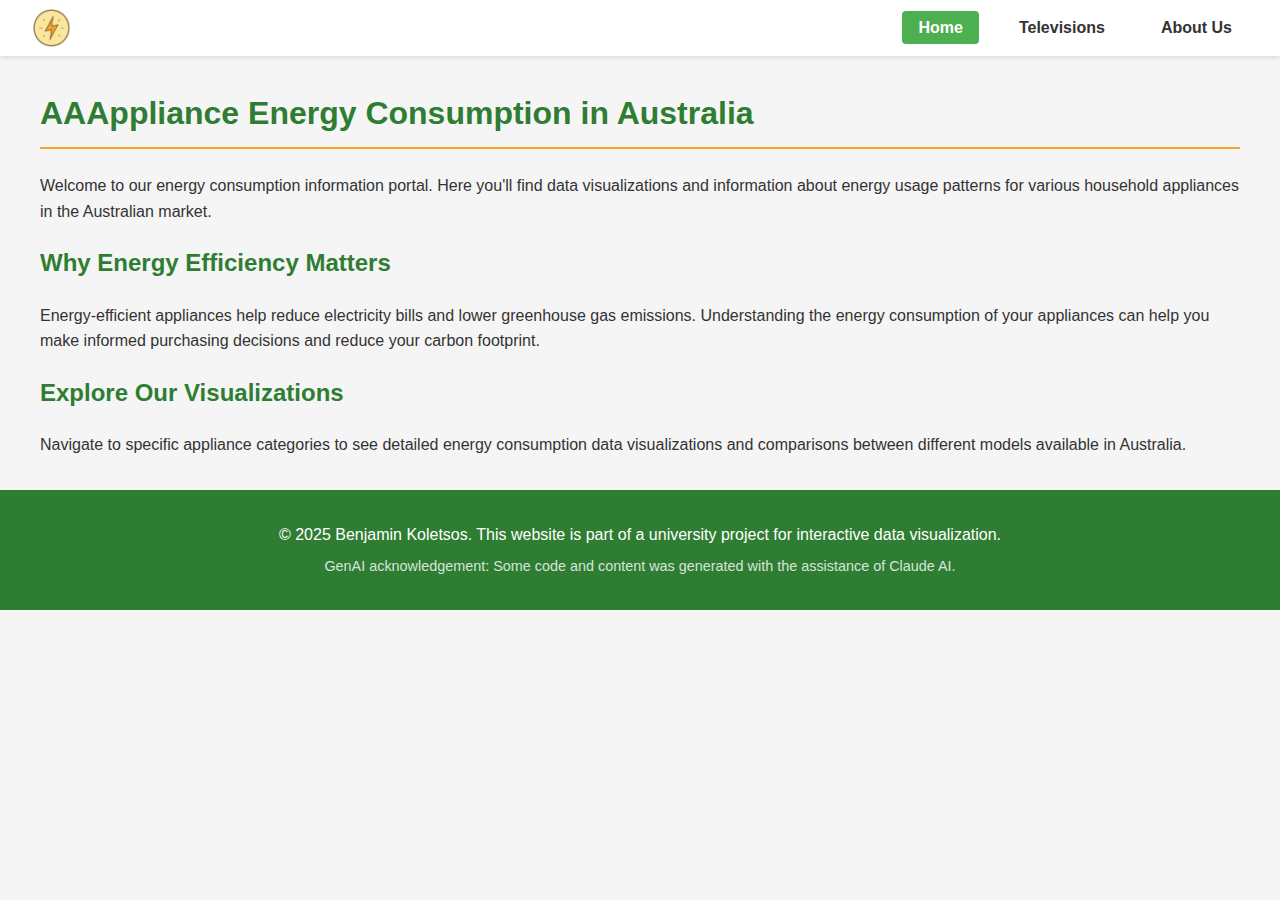
==== index.html @ 258cd699 "Initial commit" ====
<!-- index.html (Home page) -->
<!DOCTYPE html>
<html lang="en">
<head>
    <meta charset="UTF-8">
    <meta name="viewport" content="width=device-width, initial-scale=1.0">
    <title>Energy Consumption - Home</title>
    <link rel="stylesheet" href="css/styles.css">
</head>
<body>
    <header>
        <div id="logo">
            <img src="images/PowerIcon.png" alt="Power Icon" id="power-logo">
        </div>
        <nav>
            <ul id="navigation">
                <li><a href="#" class="active" data-page="home">Home</a></li>
                <li><a href="#" data-page="televisions">Televisions</a></li>
                <li><a href="#" data-page="about">About Us</a></li>
            </ul>
        </nav>
    </header>

    <main id="content">
        <section id="home-content">
            <h1>AAAppliance Energy Consumption in Australia</h1>
            <p>Welcome to our energy consumption information portal. Here you'll find data visualizations and information about energy usage patterns for various household appliances in the Australian market.</p>
            
            <h2>Why Energy Efficiency Matters</h2>
            <p>Energy-efficient appliances help reduce electricity bills and lower greenhouse gas emissions. Understanding the energy consumption of your appliances can help you make informed purchasing decisions and reduce your carbon footprint.</p>
            
            <h2>Explore Our Visualizations</h2>
            <p>Navigate to specific appliance categories to see detailed energy consumption data visualizations and comparisons between different models available in Australia.</p>
        </section>
        
        <section id="televisions-content" style="display: none;">
            <h1>Television Energy Consumption</h1>
            <p>Modern televisions vary widely in their energy consumption depending on screen size, technology type, and features.</p>
            
            <h2>Comparing Television Technologies</h2>
            <p>LED, OLED, and QLED televisions have different energy consumption profiles. Our data shows that screen size is typically the biggest factor in determining energy usage.</p>
            
            <h2>Energy Star Ratings</h2>
            <p>Australia's Energy Star rating system helps consumers identify energy-efficient television models. Higher star ratings indicate lower energy consumption and operating costs.</p>
            
            <div class="data-placeholder">
                <p>Data visualization for television energy consumption will be displayed here in future tasks.</p>
            </div>
        </section>
        
        <section id="about-content" style="display: none;">
            <h1>About Us</h1>
            <p>This website was created as part of a university project focused on building interactive web-based data visualizations for energy consumption patterns in Australian household appliances.</p>
            
            <h2>Our Mission</h2>
            <p>Our goal is to help consumers understand the energy consumption of their household appliances and make informed purchasing decisions that reduce both costs and environmental impact.</p>
            
            <h2>Data Sources</h2>
            <p>The data used in our visualizations comes from publicly available information provided by the Australian Government's energy rating program and manufacturer specifications.</p>
        </section>
    </main>

    <footer>
        <p>&copy; 2025 Benjamin Koletsos. This website is part of a university project for interactive data visualization.</p>
        <p id="ai-acknowledgement">GenAI acknowledgement: Some code and content was generated with the assistance of Claude AI.</p>
    </footer>

    <script src="js/scripts.js"></script>
</body>
</html>
---- css/styles.css ----
/* css/styles.css */
:root {
    --primary-color: #4CAF50; /* Green color to match power theme */
    --secondary-color: #2E7D32; /* Darker green */
    --accent-color: #F9A825; /* Golden yellow accent */
    --text-color: #333333;
    --background-color: #F5F5F5;
    --nav-hover-color: #8BC34A; /* Lighter green for hover effects */
}

body {
    font-family: 'Arial', sans-serif;
    margin: 0;
    padding: 0;
    background-color: var(--background-color);
    color: var(--text-color);
    line-height: 1.6;
}

header {
    background-color: white;
    display: flex;
    justify-content: space-between;
    align-items: center;
    padding: 0.5rem 2rem;
    box-shadow: 0 2px 5px rgba(0, 0, 0, 0.1);
}

#logo {
    display: flex;
    align-items: center;
}

#power-logo {
    height: 40px;
    cursor: pointer;
    transition: transform 0.3s ease;
}

#power-logo:hover {
    transform: scale(1.1);
}

nav ul {
    display: flex;
    list-style: none;
    margin: 0;
    padding: 0;
}

nav li {
    margin-left: 1.5rem;
}

nav a {
    text-decoration: none;
    color: var(--text-color);
    font-weight: bold;
    padding: 0.5rem 1rem;
    border-radius: 4px;
    transition: all 0.3s ease;
}

nav a:hover {
    background-color: var(--nav-hover-color);
    color: white;
}

nav a.active {
    background-color: var(--primary-color);
    color: white;
}

main {
    max-width: 1200px;
    margin: 2rem auto;
    padding: 0 2rem;
}

h1, h2 {
    color: var(--secondary-color);
}

h1 {
    border-bottom: 2px solid var(--accent-color);
    padding-bottom: 0.5rem;
    margin-bottom: 1.5rem;
}

.data-placeholder {
    background-color: #e0e0e0;
    border: 1px dashed var(--primary-color);
    padding: 2rem;
    text-align: center;
    margin: 2rem 0;
    border-radius: 8px;
}

footer {
    background-color: var(--secondary-color);
    color: white;
    text-align: center;
    padding: 1.5rem;
    margin-top: 2rem;
}

footer p {
    margin: 0.5rem 0;
}

#ai-acknowledgement {
    font-size: 0.9rem;
    opacity: 0.8;
}
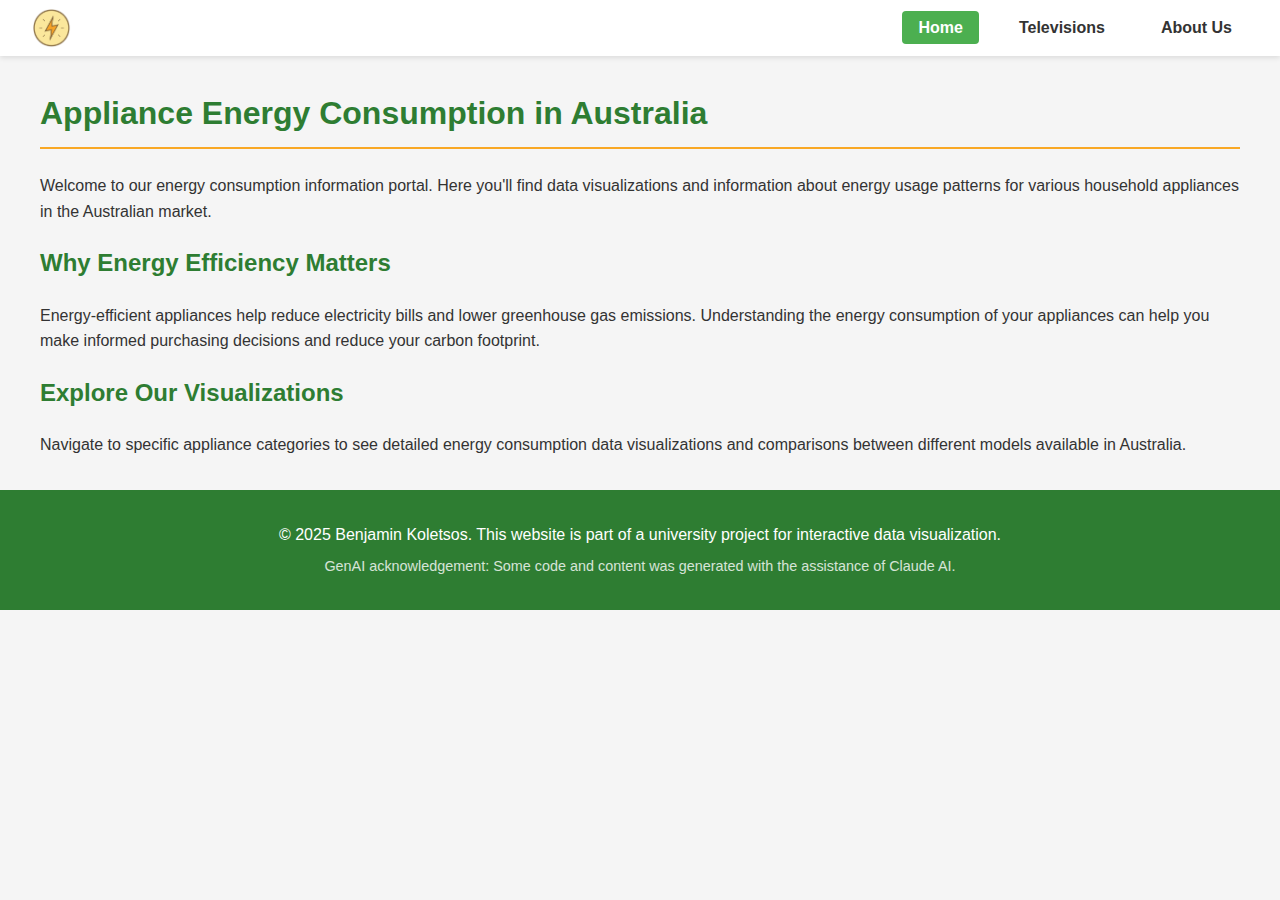
==== commit 9a65ed4d: "Test 5/3/25" ====
--- a/index.html
+++ b/index.html
@@ -23,7 +23,7 @@
 
     <main id="content">
         <section id="home-content">
-            <h1>AAAppliance Energy Consumption in Australia</h1>
+            <h1>Appliance Energy Consumption in Australia</h1>
             <p>Welcome to our energy consumption information portal. Here you'll find data visualizations and information about energy usage patterns for various household appliances in the Australian market.</p>
             
             <h2>Why Energy Efficiency Matters</h2>
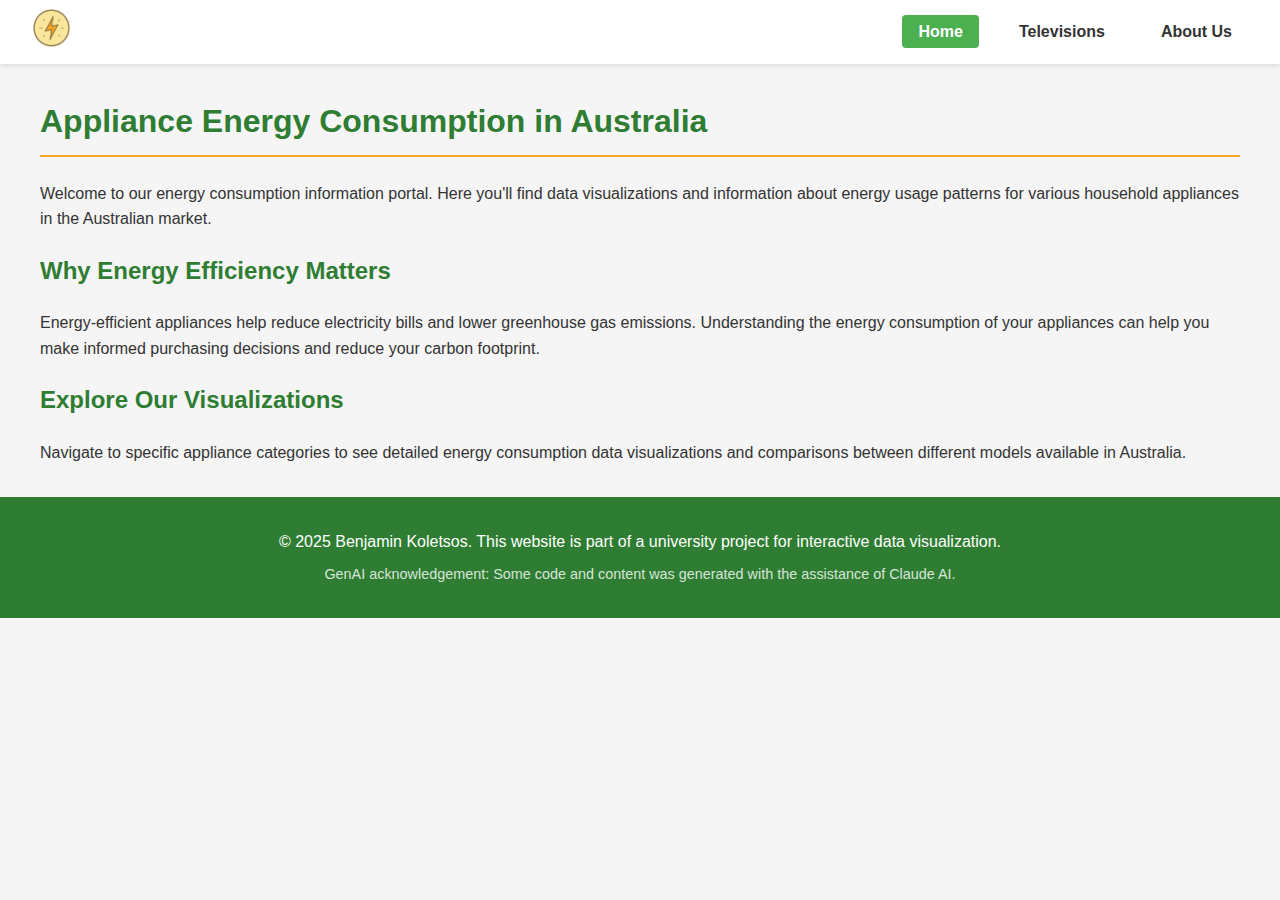
==== commit 7a238997: "Final Change" ====
--- a/index.html
+++ b/index.html
@@ -1,22 +1,24 @@
-<!-- index.html (Home page) -->
 <!DOCTYPE html>
 <html lang="en">
 <head>
     <meta charset="UTF-8">
     <meta name="viewport" content="width=device-width, initial-scale=1.0">
     <title>Energy Consumption - Home</title>
-    <link rel="stylesheet" href="css/styles.css">
+    <link rel="stylesheet" href="css/styles.css"><!--Import of css file-->
 </head>
 <body>
     <header>
-        <div id="logo">
-            <img src="images/PowerIcon.png" alt="Power Icon" id="power-logo">
+        <!--Clicable logo with return reference to Home page-->
+        <div id="logo"> 
+            <a href="index.html">
+                <img src="images/PowerIcon.png" alt="Power Icon" id="power-logo">
+            </a>
         </div>
         <nav>
             <ul id="navigation">
-                <li><a href="#" class="active" data-page="home">Home</a></li>
-                <li><a href="#" data-page="televisions">Televisions</a></li>
-                <li><a href="#" data-page="about">About Us</a></li>
+                <li><a href="index.html" class="active">Home</a></li>
+                <li><a href="Televisions.html">Televisions</a></li>
+                <li><a href="About Us.html">About Us</a></li>
             </ul>
         </nav>
     </header>
@@ -32,32 +34,6 @@
             <h2>Explore Our Visualizations</h2>
             <p>Navigate to specific appliance categories to see detailed energy consumption data visualizations and comparisons between different models available in Australia.</p>
         </section>
-        
-        <section id="televisions-content" style="display: none;">
-            <h1>Television Energy Consumption</h1>
-            <p>Modern televisions vary widely in their energy consumption depending on screen size, technology type, and features.</p>
-            
-            <h2>Comparing Television Technologies</h2>
-            <p>LED, OLED, and QLED televisions have different energy consumption profiles. Our data shows that screen size is typically the biggest factor in determining energy usage.</p>
-            
-            <h2>Energy Star Ratings</h2>
-            <p>Australia's Energy Star rating system helps consumers identify energy-efficient television models. Higher star ratings indicate lower energy consumption and operating costs.</p>
-            
-            <div class="data-placeholder">
-                <p>Data visualization for television energy consumption will be displayed here in future tasks.</p>
-            </div>
-        </section>
-        
-        <section id="about-content" style="display: none;">
-            <h1>About Us</h1>
-            <p>This website was created as part of a university project focused on building interactive web-based data visualizations for energy consumption patterns in Australian household appliances.</p>
-            
-            <h2>Our Mission</h2>
-            <p>Our goal is to help consumers understand the energy consumption of their household appliances and make informed purchasing decisions that reduce both costs and environmental impact.</p>
-            
-            <h2>Data Sources</h2>
-            <p>The data used in our visualizations comes from publicly available information provided by the Australian Government's energy rating program and manufacturer specifications.</p>
-        </section>
     </main>
 
     <footer>
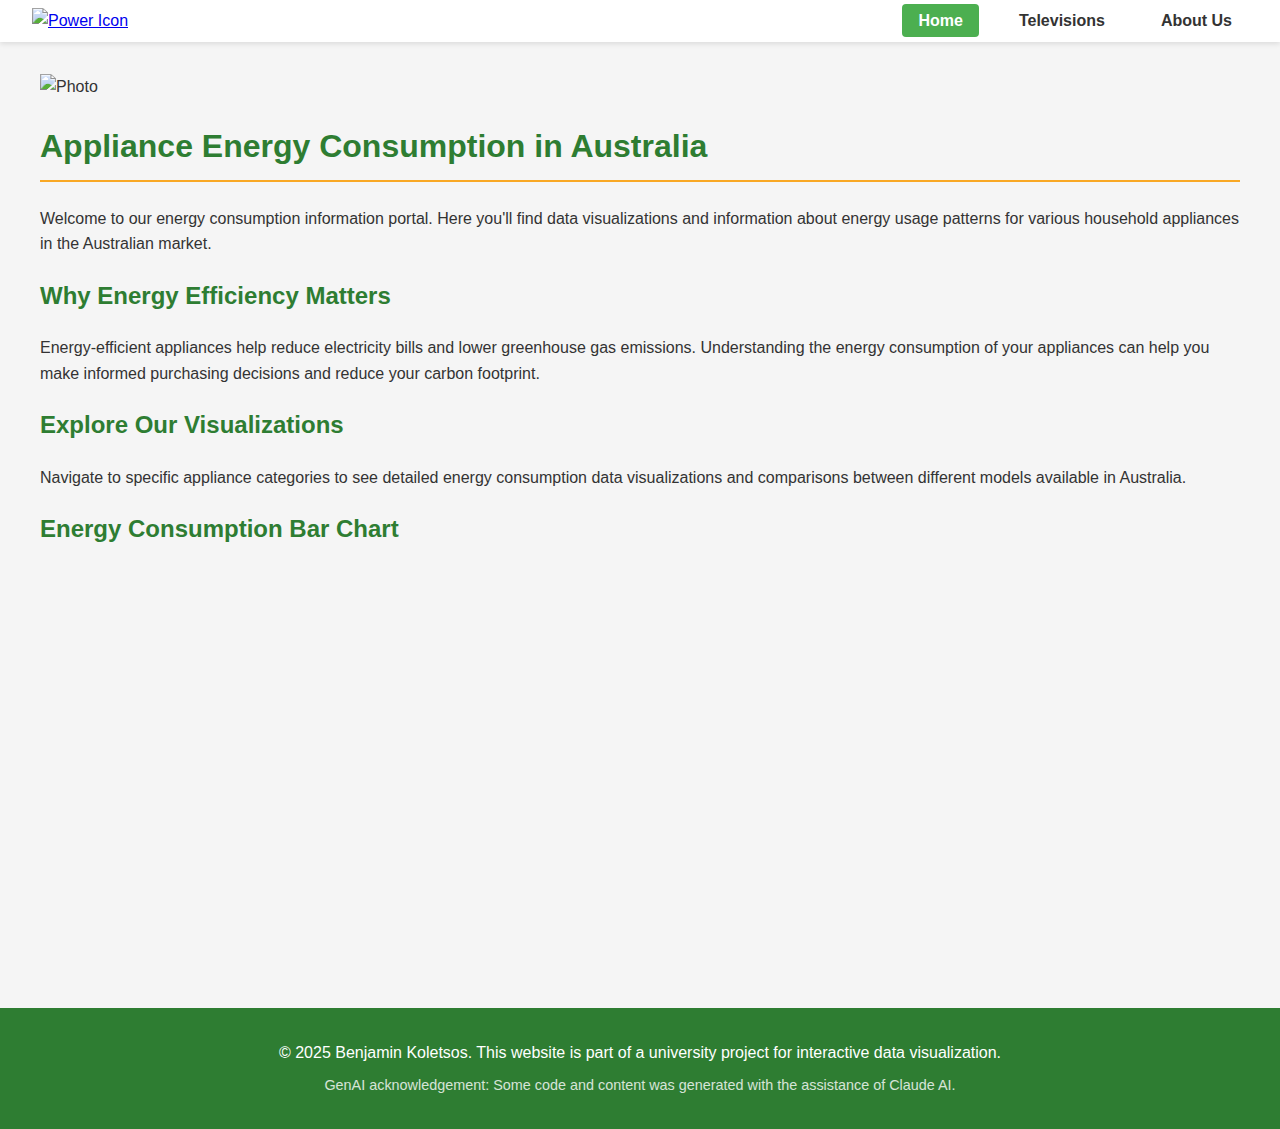
==== commit f3a6e9ca: "Initial commit" ====
--- a/index.html
+++ b/index.html
@@ -5,13 +5,17 @@
     <meta name="viewport" content="width=device-width, initial-scale=1.0">
     <title>Energy Consumption - Home</title>
     <link rel="stylesheet" href="css/styles.css"><!--Import of css file-->
+    <!-- Add D3 library -->
+    <script src="https://d3js.org/d3.v7.min.js"></script>
 </head>
 <body>
+    
+
     <header>
         <!--Clicable logo with return reference to Home page-->
         <div id="logo"> 
             <a href="index.html">
-                <img src="images/PowerIcon.png" alt="Power Icon" id="power-logo">
+                <img src="images/barchart.png" alt="Power Icon" id="power-logo">
             </a>
         </div>
         <nav>
@@ -25,6 +29,8 @@
 
     <main id="content">
         <section id="home-content">
+            <img src="images/Screenshot 2025-03-18 at 11.15.41 am.png" alt="Photo">
+
             <h1>Appliance Energy Consumption in Australia</h1>
             <p>Welcome to our energy consumption information portal. Here you'll find data visualizations and information about energy usage patterns for various household appliances in the Australian market.</p>
             
@@ -33,6 +39,15 @@
             
             <h2>Explore Our Visualizations</h2>
             <p>Navigate to specific appliance categories to see detailed energy consumption data visualizations and comparisons between different models available in Australia.</p>
+            
+            <!-- Adding the bar chart section -->
+            <div id="chart-message"></div>
+            
+            <h2>Energy Consumption Bar Chart</h2>
+            <div id="chart-container">
+                <!-- SVG element where the bar chart will be drawn -->
+                <svg id="bar-chart" width="800" height="400"></svg>
+            </div>
         </section>
     </main>
 
@@ -41,6 +56,9 @@
         <p id="ai-acknowledgement">GenAI acknowledgement: Some code and content was generated with the assistance of Claude AI.</p>
     </footer>
 
-    <script src="js/scripts.js"></script>
+    
+
+    <script src="https://d3js.org/d3.v7.min.js"></script>
+    <script src="barchart-js.js"></script>
 </body>
 </html>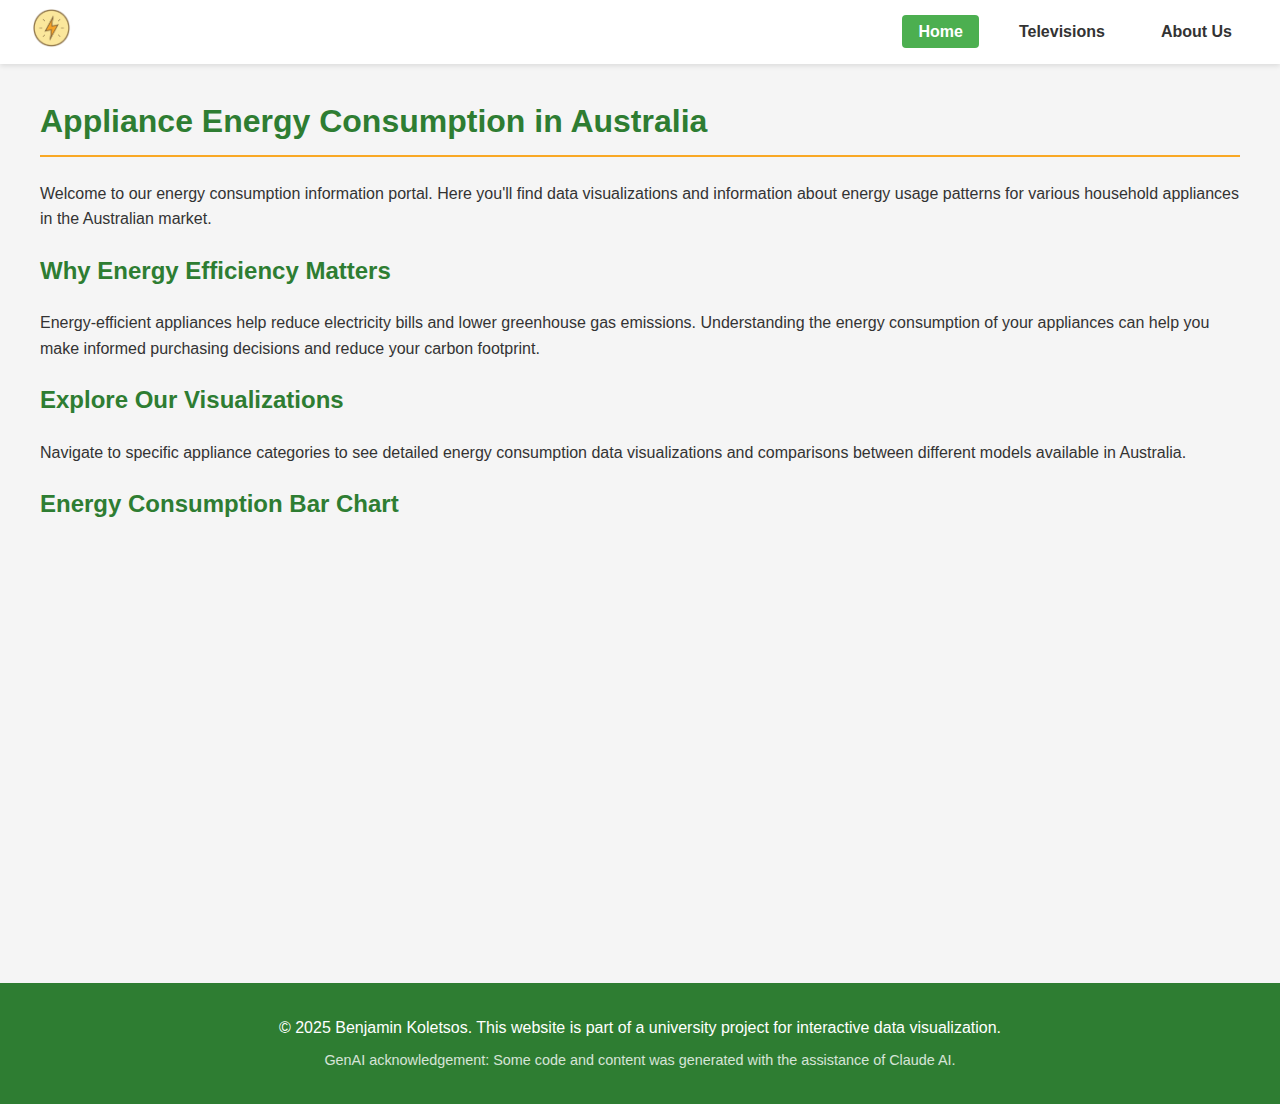
==== commit 1faa1014: "4.3 Completed" ====
--- a/index.html
+++ b/index.html
@@ -7,6 +7,9 @@
     <link rel="stylesheet" href="css/styles.css"><!--Import of css file-->
     <!-- Add D3 library -->
     <script src="https://d3js.org/d3.v7.min.js"></script>
+    
+    
+
 </head>
 <body>
     
@@ -15,7 +18,7 @@
         <!--Clicable logo with return reference to Home page-->
         <div id="logo"> 
             <a href="index.html">
-                <img src="images/barchart.png" alt="Power Icon" id="power-logo">
+                <img src="images/PowerIcon.png" alt="Power Icon" id="power-logo">
             </a>
         </div>
         <nav>
@@ -29,11 +32,18 @@
 
     <main id="content">
         <section id="home-content">
-            <img src="images/Screenshot 2025-03-18 at 11.15.41 am.png" alt="Photo">
+            
 
             <h1>Appliance Energy Consumption in Australia</h1>
             <p>Welcome to our energy consumption information portal. Here you'll find data visualizations and information about energy usage patterns for various household appliances in the Australian market.</p>
             
+            <div class="responsive-svg-container">
+                
+
+            </div>
+            
+
+
             <h2>Why Energy Efficiency Matters</h2>
             <p>Energy-efficient appliances help reduce electricity bills and lower greenhouse gas emissions. Understanding the energy consumption of your appliances can help you make informed purchasing decisions and reduce your carbon footprint.</p>
             
@@ -59,6 +69,6 @@
     
 
     <script src="https://d3js.org/d3.v7.min.js"></script>
-    <script src="barchart-js.js"></script>
+    <script src="jss/barchart-js.js"></script>
 </body>
 </html>--- a/css/styles.css
+++ b/css/styles.css
@@ -15,6 +15,13 @@
     background-color: var(--background-color);
     color: var(--text-color);
     line-height: 1.6;
+}
+
+.responsive-svg-container { /* For SVGs */
+    margin-right: auto;
+    margin-left: auto;
+    width: 100%;
+    max-width: 1200px;
 }
 
 header {
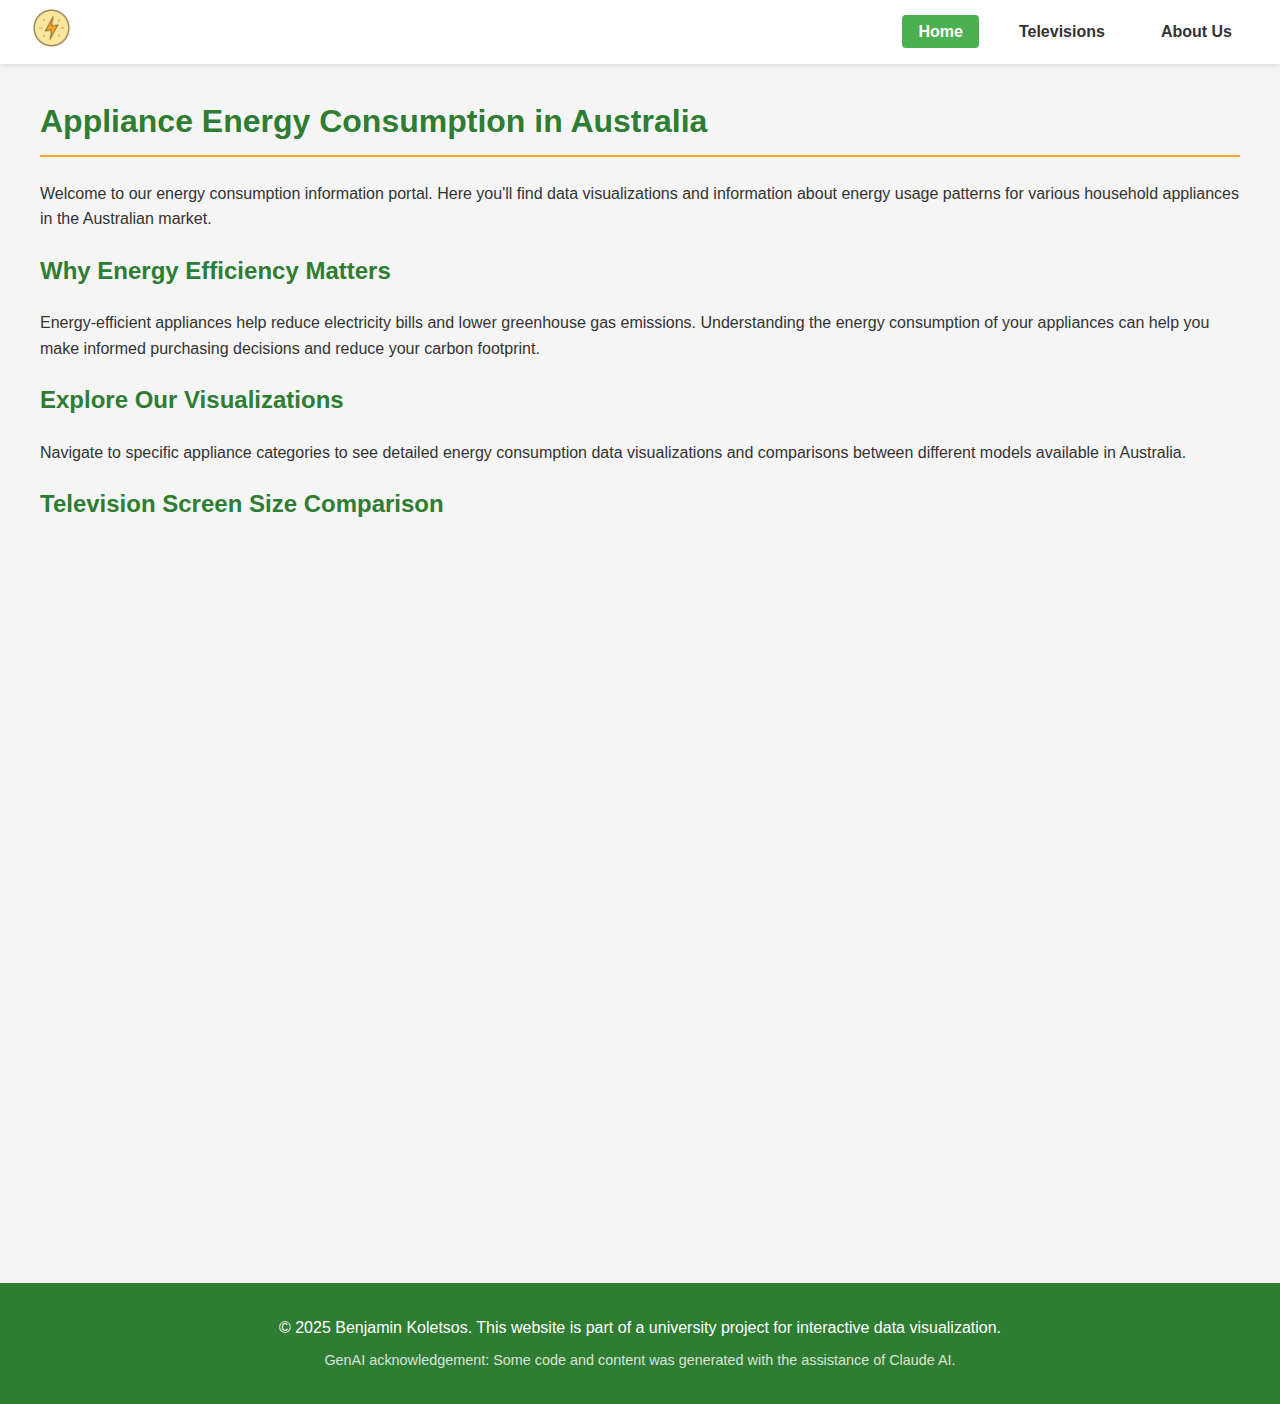
==== commit 935195ce: "Initial commit" ====
--- a/index.html
+++ b/index.html
@@ -4,18 +4,30 @@
     <meta charset="UTF-8">
     <meta name="viewport" content="width=device-width, initial-scale=1.0">
     <title>Energy Consumption - Home</title>
-    <link rel="stylesheet" href="css/styles.css"><!--Import of css file-->
-    <!-- Add D3 library -->
+    <link rel="stylesheet" href="css/styles.css">
+    <!-- Add D3 library - only load it once -->
     <script src="https://d3js.org/d3.v7.min.js"></script>
-    
-    
-
+    <style>
+        /* Additional styles for the chart container */
+        #chart-container {
+            margin: 20px 0;
+            max-width: 100%;
+            overflow-x: auto;
+        }
+        #chart-message {
+            margin: 10px 0;
+            font-weight: bold;
+        }
+        /* Make the chart responsive */
+        #bar-chart {
+            max-width: 100%;
+            height: auto;
+        }
+    </style>
 </head>
 <body>
-    
-
     <header>
-        <!--Clicable logo with return reference to Home page-->
+        <!--Clickable logo with return reference to Home page-->
         <div id="logo"> 
             <a href="index.html">
                 <img src="images/PowerIcon.png" alt="Power Icon" id="power-logo">
@@ -32,31 +44,22 @@
 
     <main id="content">
         <section id="home-content">
-            
-
             <h1>Appliance Energy Consumption in Australia</h1>
             <p>Welcome to our energy consumption information portal. Here you'll find data visualizations and information about energy usage patterns for various household appliances in the Australian market.</p>
             
-            <div class="responsive-svg-container">
-                
-
-            </div>
-            
-
-
             <h2>Why Energy Efficiency Matters</h2>
             <p>Energy-efficient appliances help reduce electricity bills and lower greenhouse gas emissions. Understanding the energy consumption of your appliances can help you make informed purchasing decisions and reduce your carbon footprint.</p>
             
             <h2>Explore Our Visualizations</h2>
             <p>Navigate to specific appliance categories to see detailed energy consumption data visualizations and comparisons between different models available in Australia.</p>
             
-            <!-- Adding the bar chart section -->
+            <!-- Status message for chart loading -->
             <div id="chart-message"></div>
             
-            <h2>Energy Consumption Bar Chart</h2>
+            <h2>Television Screen Size Comparison</h2>
             <div id="chart-container">
                 <!-- SVG element where the bar chart will be drawn -->
-                <svg id="bar-chart" width="800" height="400"></svg>
+                <svg id="bar-chart" width="800" height="700"></svg>
             </div>
         </section>
     </main>
@@ -66,9 +69,8 @@
         <p id="ai-acknowledgement">GenAI acknowledgement: Some code and content was generated with the assistance of Claude AI.</p>
     </footer>
 
-    
-
-    <script src="https://d3js.org/d3.v7.min.js"></script>
+    <!-- Correct path to your JS file -->
     <script src="jss/barchart-js.js"></script>
+    <script src="jss/linechart-js.js"></script>
 </body>
 </html>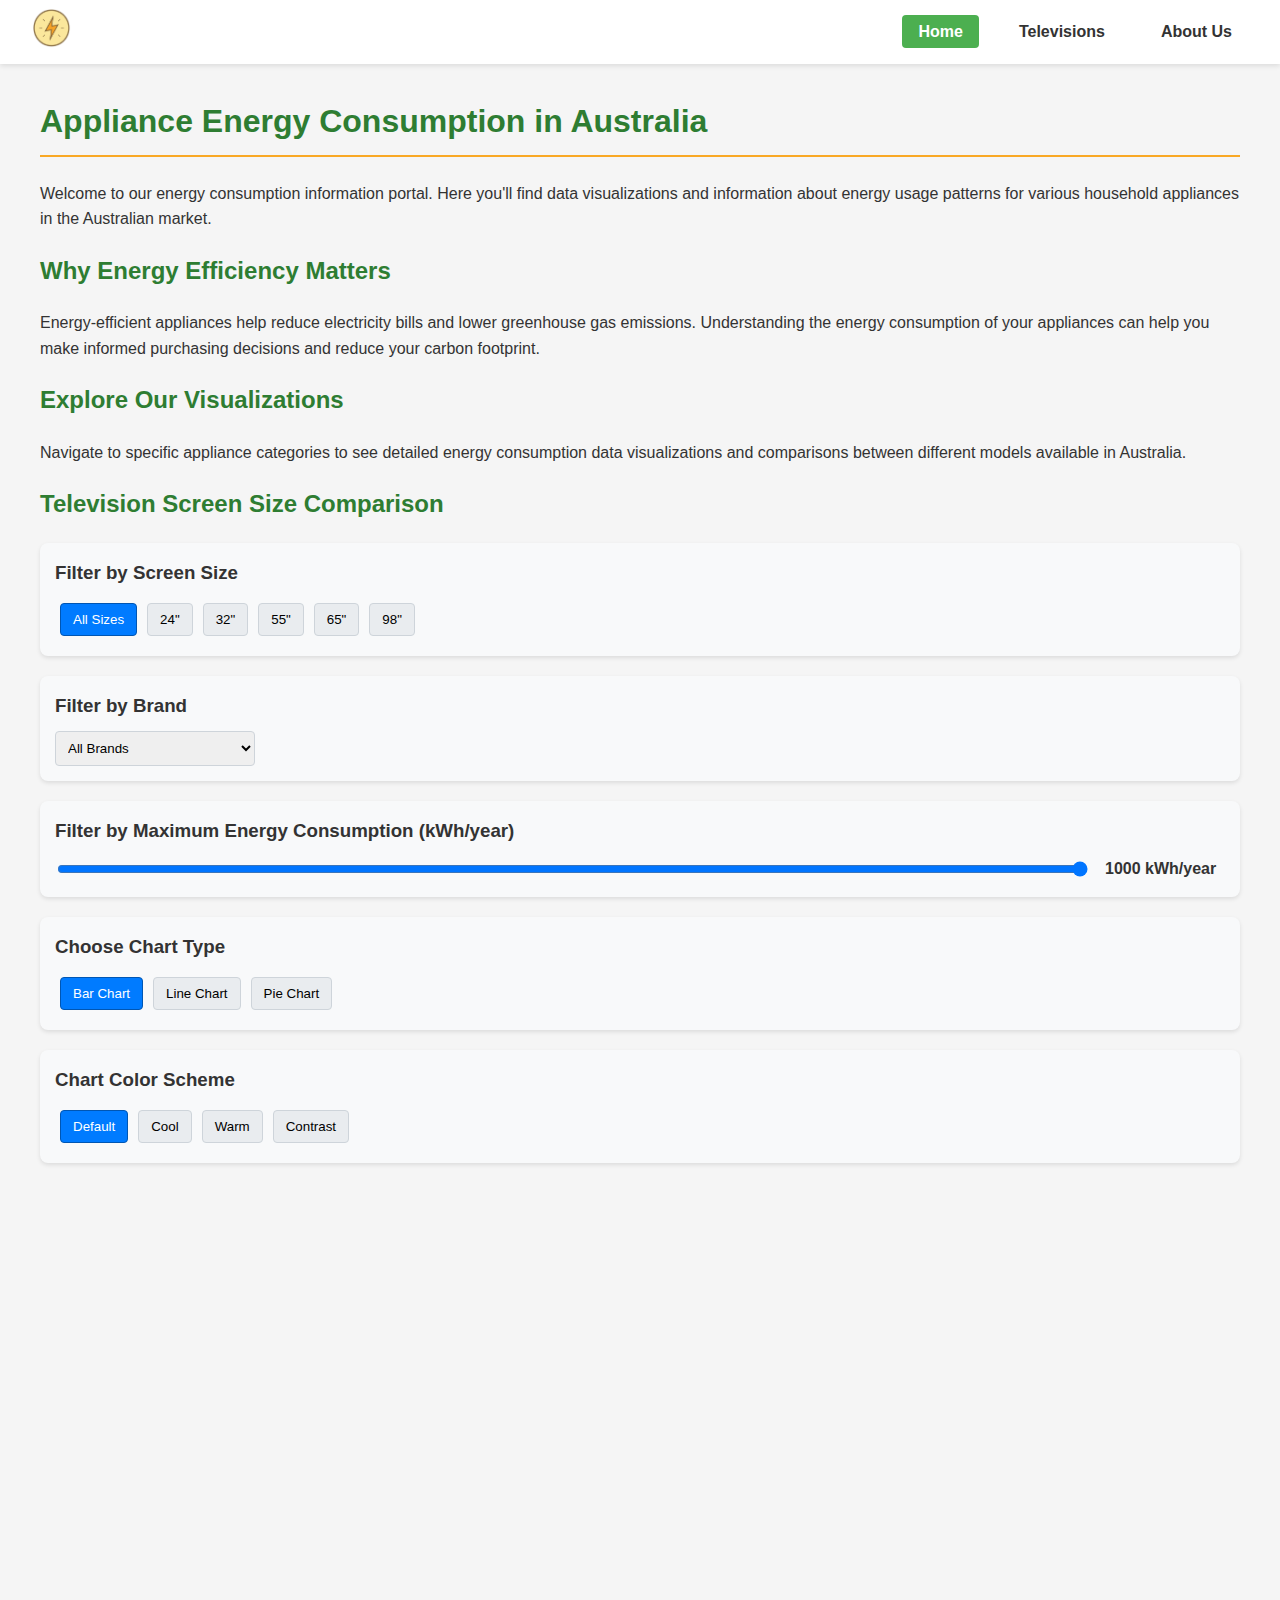
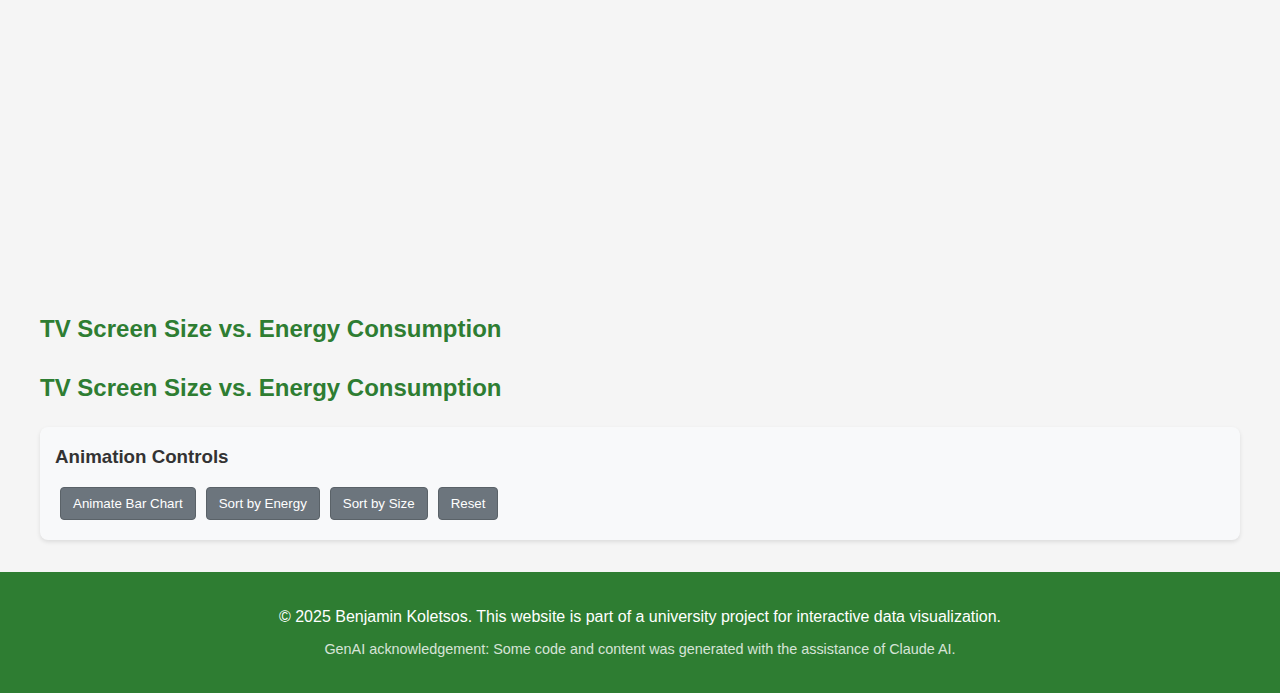
==== commit d5c13799: "Exercise 5 and 6" ====
--- a/index.html
+++ b/index.html
@@ -5,8 +5,8 @@
     <meta name="viewport" content="width=device-width, initial-scale=1.0">
     <title>Energy Consumption - Home</title>
     <link rel="stylesheet" href="css/styles.css">
-    <!-- Add D3 library - only load it once -->
-    <script src="https://d3js.org/d3.v7.min.js"></script>
+
+    
     <style>
         /* Additional styles for the chart container */
         #chart-container {
@@ -58,9 +58,27 @@
             
             <h2>Television Screen Size Comparison</h2>
             <div id="chart-container">
-                <!-- SVG element where the bar chart will be drawn -->
+                <!--SVG element for the bar chart-->
                 <svg id="bar-chart" width="800" height="700"></svg>
             </div>
+
+            <h2>TV Screen Size vs. Energy Consumption</h2>
+             <div id="line-chart-container">
+                 <svg id="line-chart" width="800" height="500"></svg>
+            </div>
+
+            <h2>TV Screen Size vs. Energy Consumption</h2>
+            <div id="pie-chart-container">
+                <svg id="pie-chart" width="800" height="500"></svg>
+           </div>
+
+           <!-- Add this section before your chart container -->
+        <section id="chart-controls">
+                <div id="filter-controls" class="control-section">
+                <!-- Filter controls will be dynamically added here by the JS -->
+                </div>
+        </section>
+
         </section>
     </main>
 
@@ -69,8 +87,12 @@
         <p id="ai-acknowledgement">GenAI acknowledgement: Some code and content was generated with the assistance of Claude AI.</p>
     </footer>
 
-    <!-- Correct path to your JS file -->
+    <!-- Add D3 library-->
+    <script src="https://d3js.org/d3.v7.min.js"></script>
+    <!-- Paths to js files -->
+    <script src="jss/interactivity.js"></script>
     <script src="jss/barchart-js.js"></script>
     <script src="jss/linechart-js.js"></script>
+    <script src="jss/piechart-js.js"></script>
 </body>
 </html>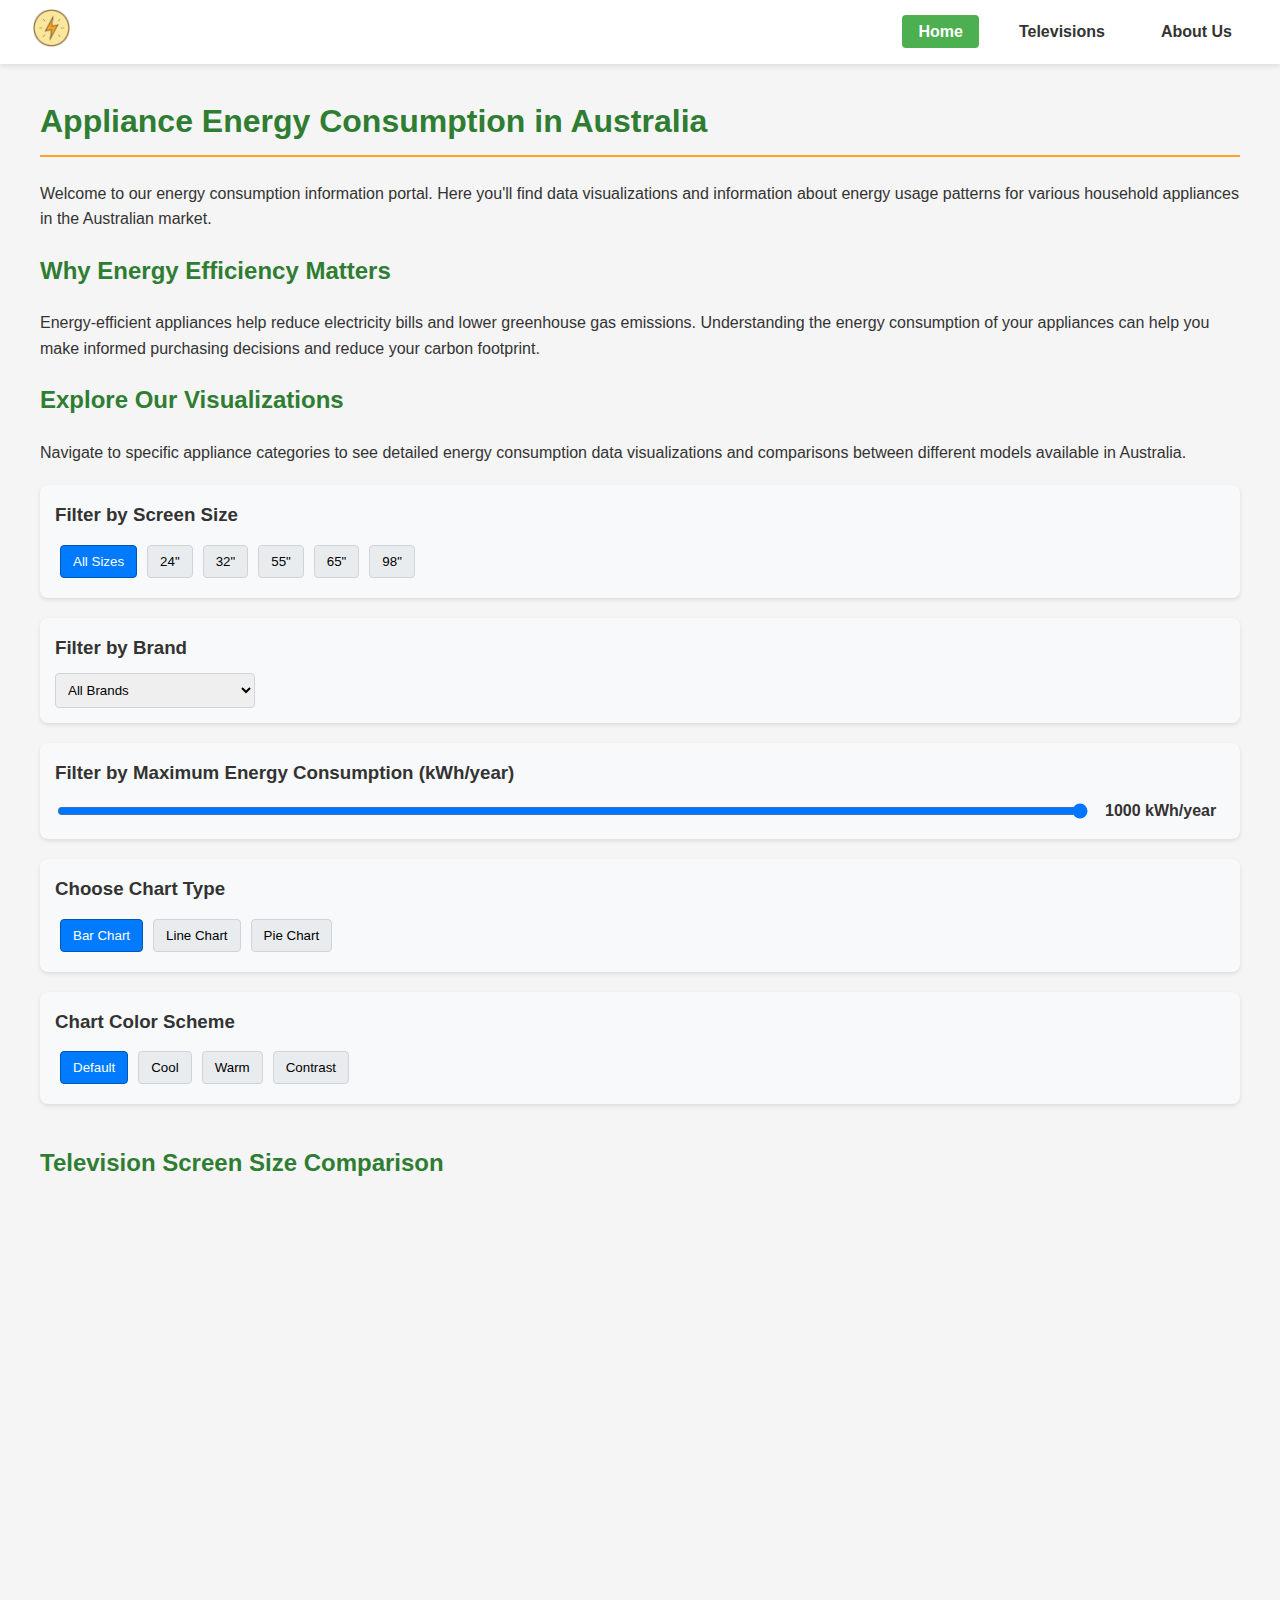
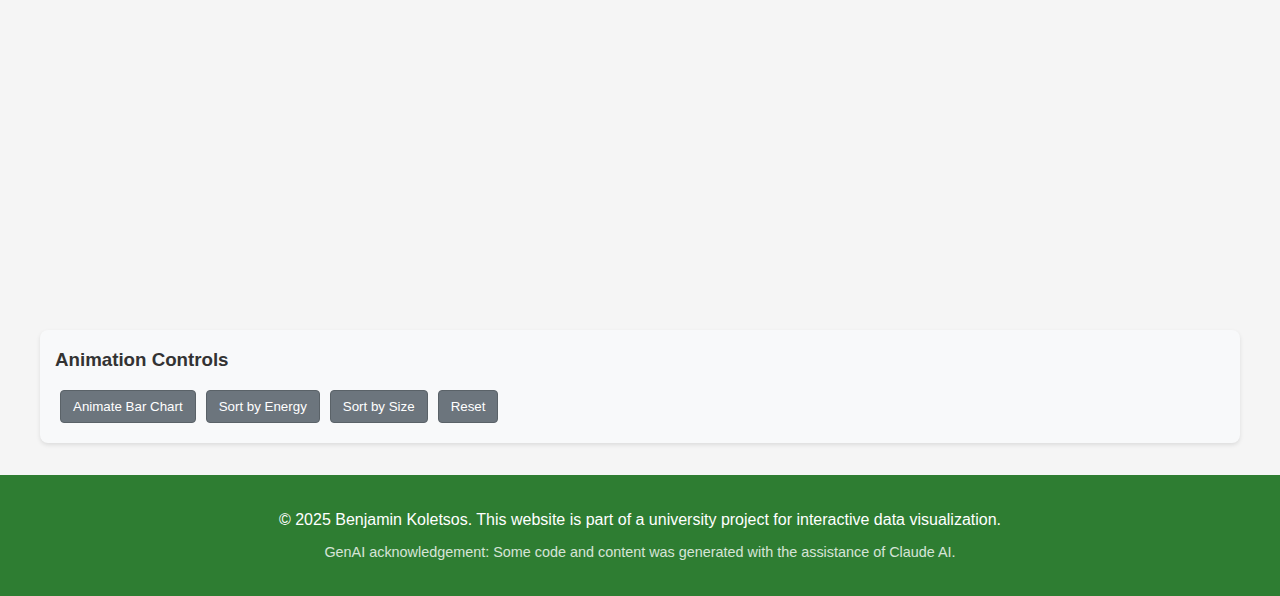
==== commit 4155977a: "minor updates" ====
--- a/index.html
+++ b/index.html
@@ -56,19 +56,22 @@
             <!-- Status message for chart loading -->
             <div id="chart-message"></div>
             
-            <h2>Television Screen Size Comparison</h2>
+            
             <div id="chart-container">
+                <h2>Television Screen Size Comparison</h2>
                 <!--SVG element for the bar chart-->
                 <svg id="bar-chart" width="800" height="700"></svg>
             </div>
 
-            <h2>TV Screen Size vs. Energy Consumption</h2>
+            
              <div id="line-chart-container">
+                <h2>TV Screen Size vs. Energy Consumption</h2>
                  <svg id="line-chart" width="800" height="500"></svg>
             </div>
 
-            <h2>TV Screen Size vs. Energy Consumption</h2>
+            
             <div id="pie-chart-container">
+                <h2>TV Screen Size Distribution</h2>
                 <svg id="pie-chart" width="800" height="500"></svg>
            </div>
 
